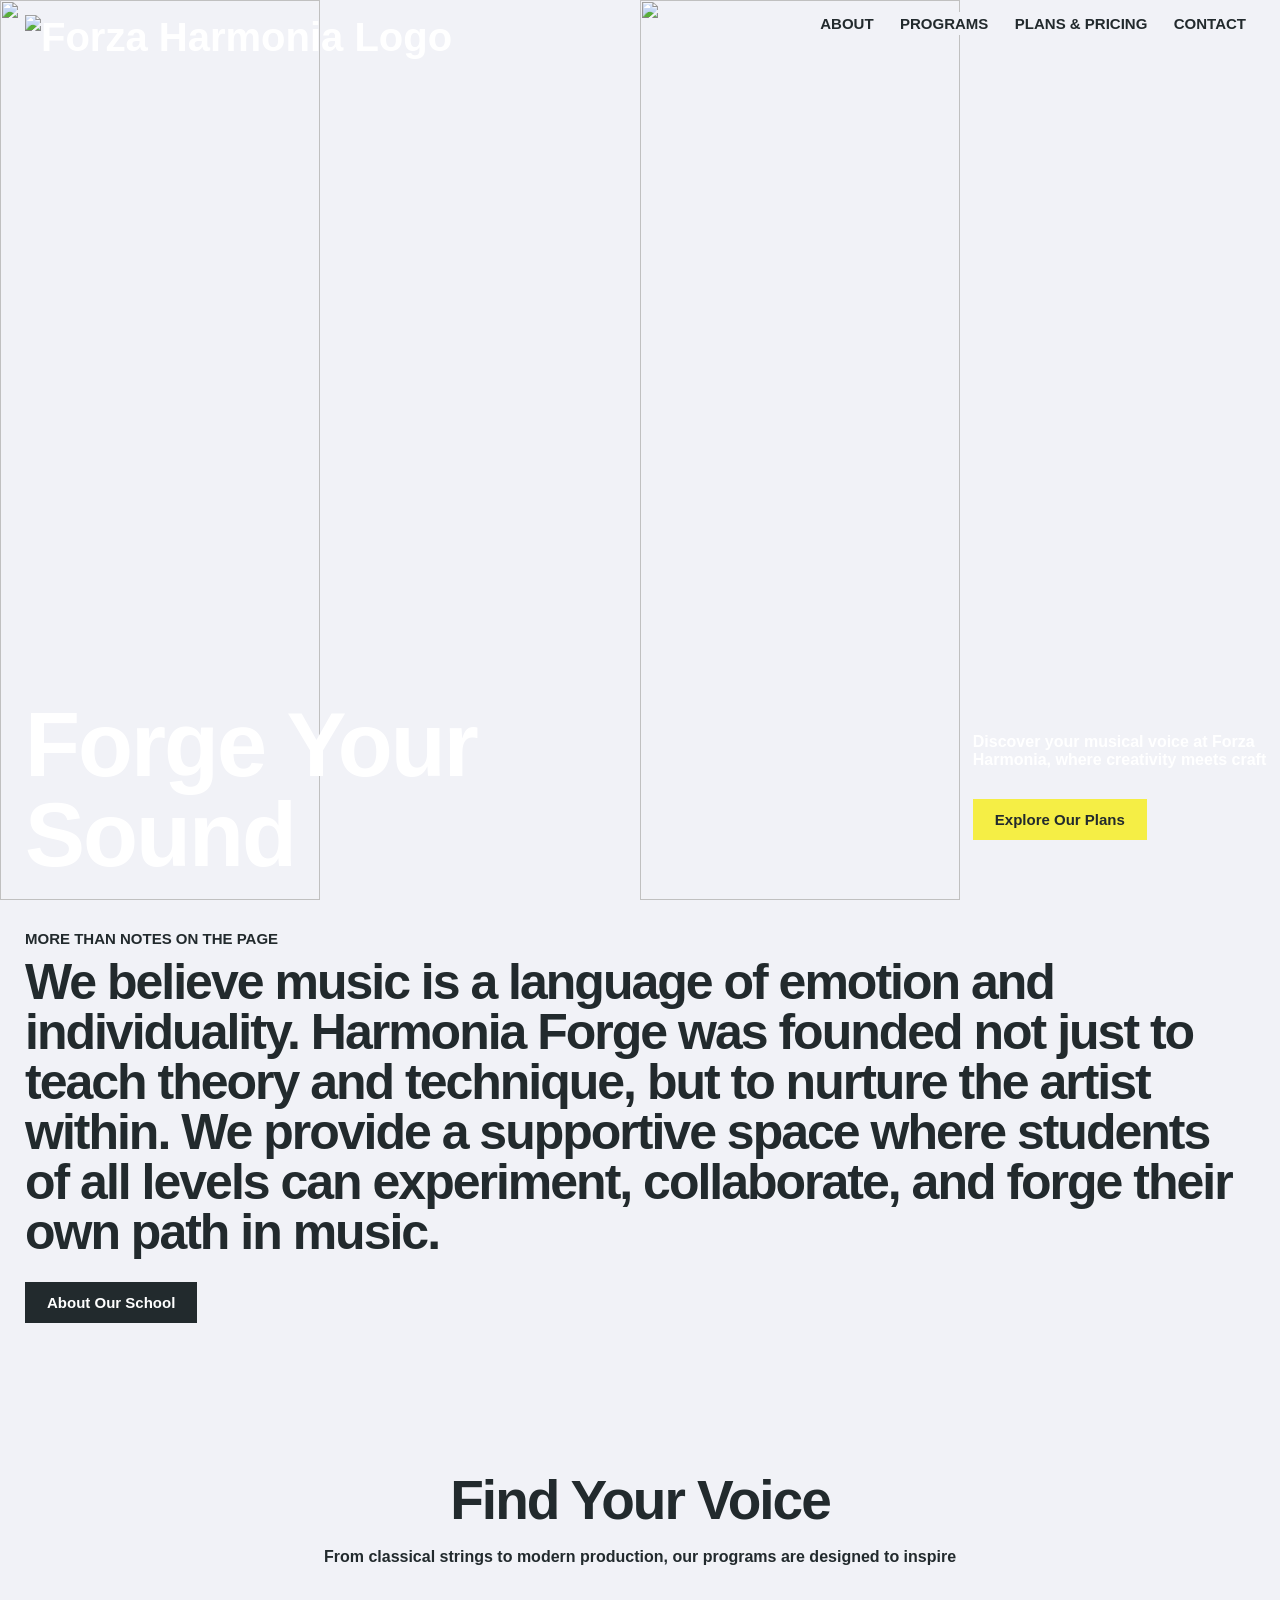
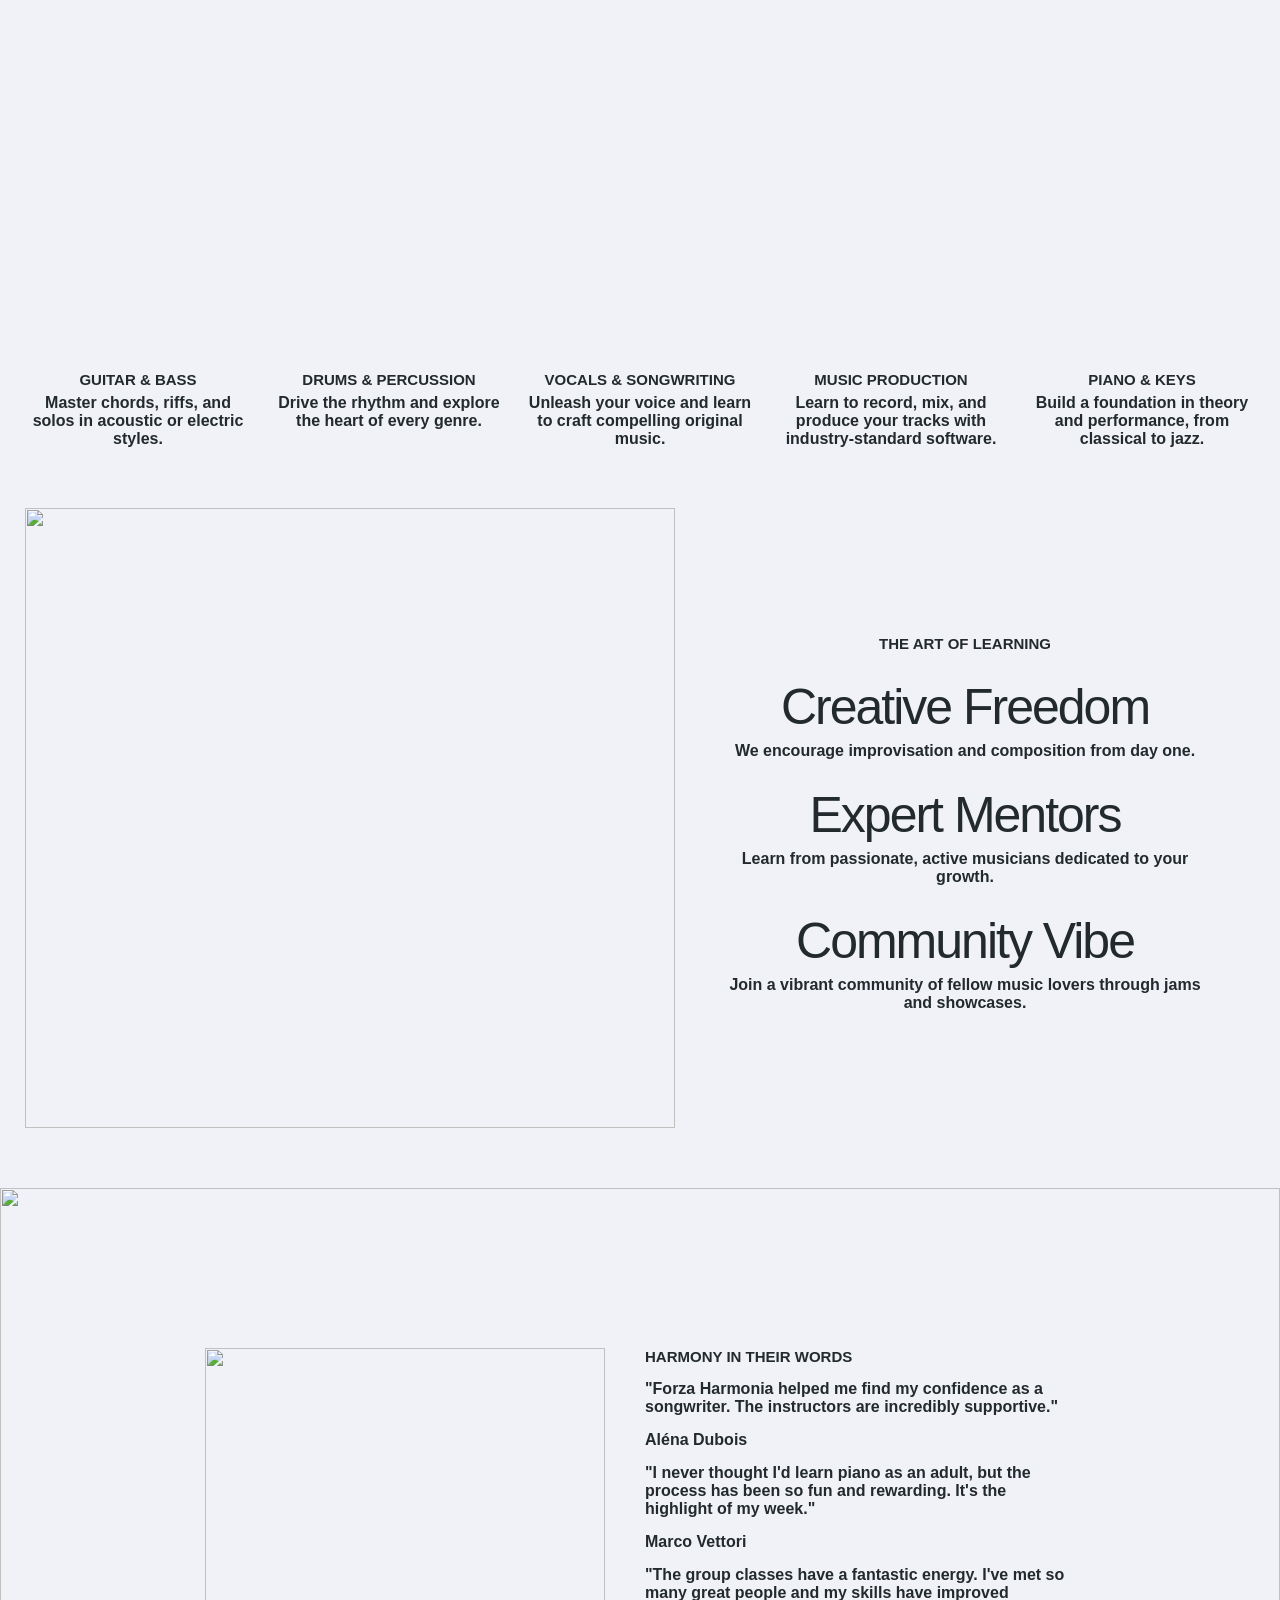
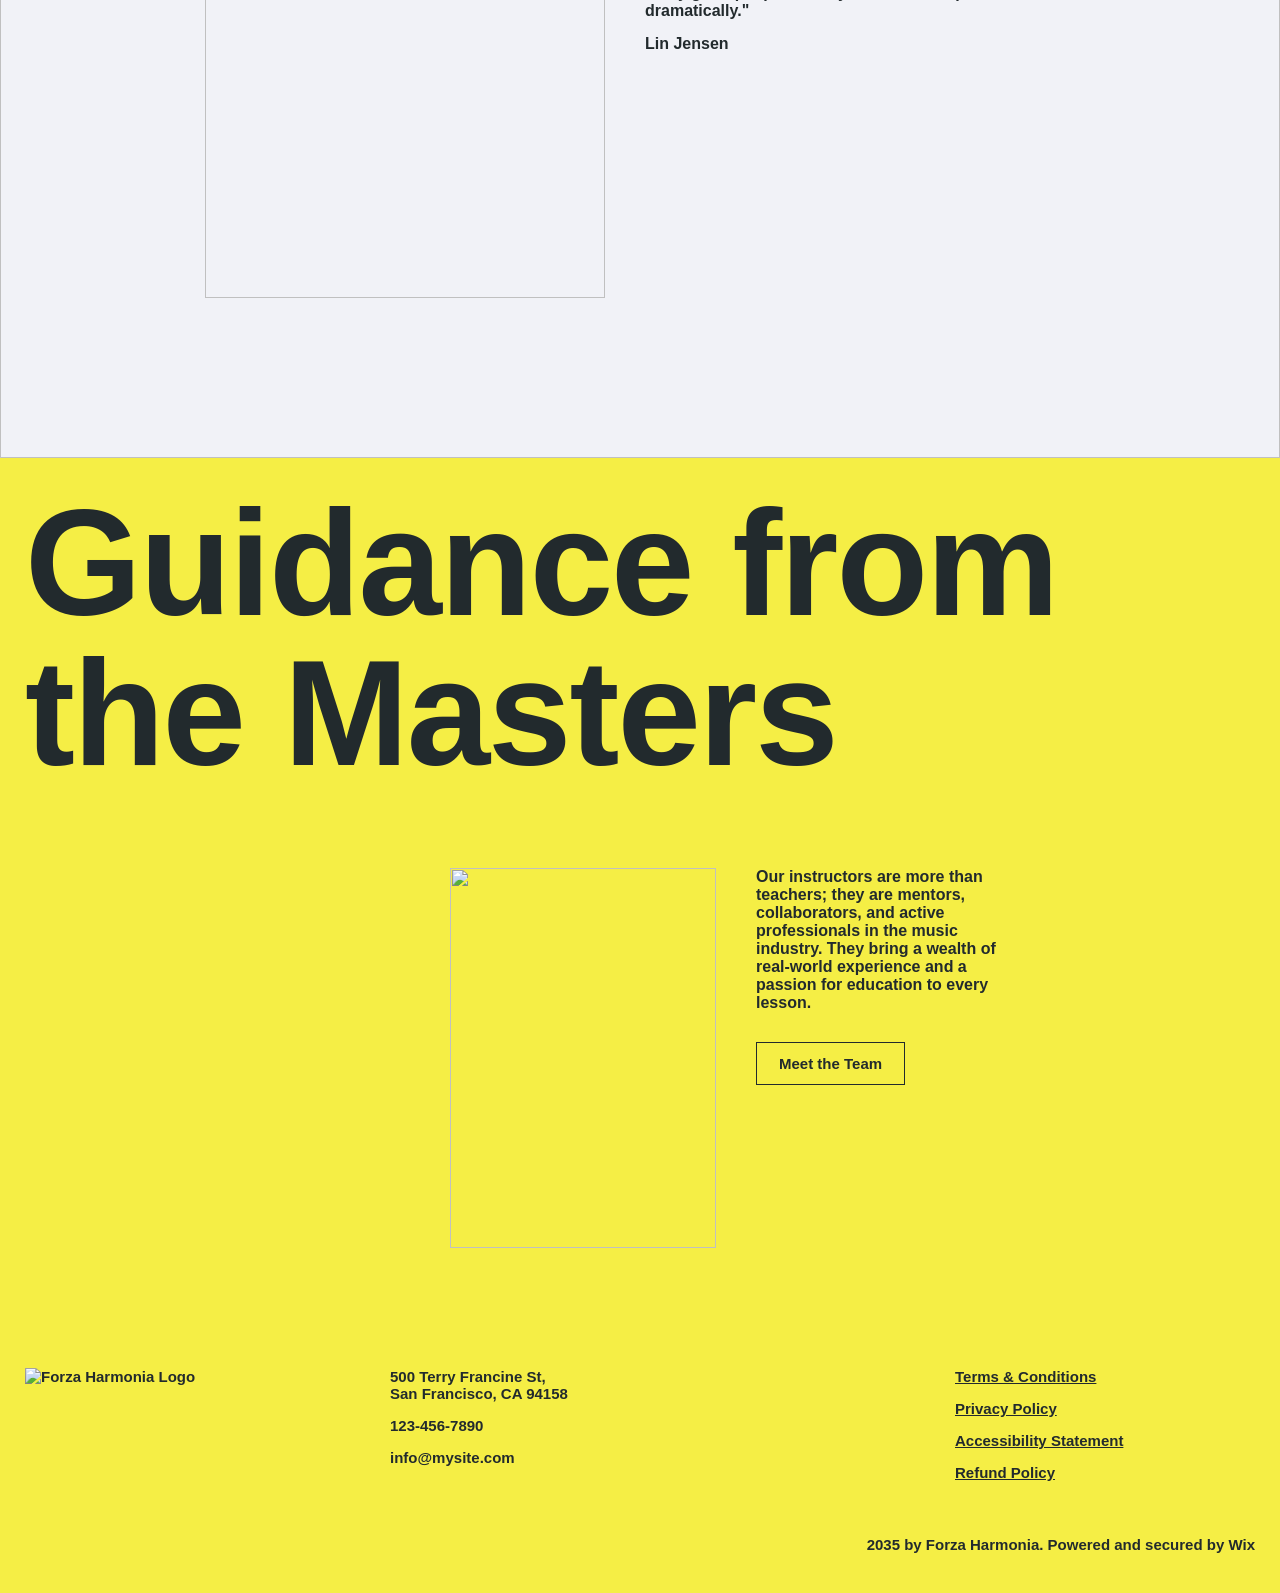
==== index.html @ 662eb05c "add project" ====
<!DOCTYPE html>
<html lang="en">
<head>
  <meta charset="UTF-8">
  <meta name="viewport" content="width=device-width, initial-scale=1">
  <title>Document</title>
  <link rel="stylesheet" href="header.css">
  <link rel="stylesheet" href="style.css">
  <link rel="stylesheet" href="footer.css">
</head>
<body>

<header>
  <a class="logo" href="index.html"> <img src="https://static.wixstatic.com/shapes/c837a6_ee23d587788043aeba07817c179be5a7.svg" alt="Forza Harmonia Logo"></a>
  <div class="menu">
    <a href="about.html">ABOUT</a>
    <a href="programs.html">PROGRAMS</a>
    <a href="pricing.html">PLANS & PRICING</a>
    <a href="contact.html">CONTACT</a>
  </div>
</header>

<main>

  <div class="hero">
    <img src="https://static.wixstatic.com/media/c837a6_57cf61b70ea24bd69eea92fe7ae7ea08~mv2.jpg" alt="">
    <img src="https://static.wixstatic.com/media/c837a6_8f495c4b043a45ce8c5531092b967a7e~mv2.jpg" alt="">
    <h1>Forge Your Sound</h1>
    <div class="hero-right">
      <p>Discover your musical voice at Forza Harmonia, where creativity meets craft</p>
      <a class="btn btn-yellow" href="programs.html">Explore Our Plans</a>
    </div>
  </div>

  <div class="intro">
    <p class="label">More than notes on the page</p>
    <p class="big-text">We believe music is a language of emotion and individuality. Harmonia Forge was founded not just to teach theory and technique, but to nurture the artist within. We provide a supportive space where students of all levels can experiment, collaborate, and forge their own path in music.</p>
    <a class="btn btn-dark" href="about.html">About Our School</a>
  </div>

  <div class="voice">
    <h2>Find Your Voice</h2>
    <p class="subtitle">From classical strings to modern production, our programs are designed to inspire</p>
    <div class="cards">
      <div class="card">
        <img src="https://static.wixstatic.com/media/c837a6_a272632f8d3b487ea46476cc2cd615cf~mv2.jpg" alt="">
        <h3>Guitar & Bass</h3>
        <p>Master chords, riffs, and solos in acoustic or electric styles.</p>
      </div>
      <div class="card">
        <img src="https://static.wixstatic.com/media/c837a6_6a9f073db1774b8b886b1de6890e9691~mv2.jpg" alt="">
        <h3>Drums & Percussion</h3>
        <p>Drive the rhythm and explore the heart of every genre.</p>
      </div>
      <div class="card">
        <img src="https://static.wixstatic.com/media/c837a6_19bc8b47d4924612b7ebd632bf436d99~mv2.jpg" alt="">
        <h3>Vocals & Songwriting</h3>
        <p>Unleash your voice and learn to craft compelling original music.</p>
      </div>
      <div class="card">
        <img src="https://static.wixstatic.com/media/c837a6_eaca798afac548639157ad44dee87fd9~mv2.jpg" alt="">
        <h3>Music Production</h3>
        <p>Learn to record, mix, and produce your tracks with industry-standard software.</p>
      </div>
      <div class="card">
        <img src="https://static.wixstatic.com/media/c837a6_53174216ba024354946728d5ca005376~mv2.jpg" alt="">
        <h3>Piano & Keys</h3>
        <p>Build a foundation in theory and performance, from classical to jazz.</p>
      </div>
    </div>
  </div>

  <div class="art">
    <img src="https://static.wixstatic.com/media/c837a6_1ae8aea41e5d4947a411c8f168d57878~mv2.jpg" alt="">
    <div class="art-text">
      <p class="label">The Art of Learning</p>
      <h2>Creative Freedom</h2>
      <p>We encourage improvisation and composition from day one.</p>
      <h2>Expert Mentors</h2>
      <p>Learn from passionate, active musicians dedicated to your growth.</p>
      <h2>Community Vibe</h2>
      <p>Join a vibrant community of fellow music lovers through jams and showcases.</p>
    </div>
  </div>

  <div class="words">
    <img class="background" src="https://static.wixstatic.com/media/c837a6_20e4515951a3496b9c01275430689d91~mv2.jpg" alt="">
    <div class="words-box">
      <img src="https://static.wixstatic.com/media/c837a6_f5f0d50ff0e84687bd3ba6b9a4d78171~mv2.png" alt="">
      <div class="words-text">
        <p class="label">Harmony in their words</p>
        <p>"Forza Harmonia helped me find my confidence as a songwriter. The instructors are incredibly supportive."</p>
        <p class="name">Aléna Dubois</p>
        <p>"I never thought I'd learn piano as an adult, but the process has been so fun and rewarding. It's the highlight of my week."</p>
        <p class="name">Marco Vettori</p>
        <p>"The group classes have a fantastic energy. I've met so many great people and my skills have improved dramatically."</p>
        <p class="name">Lin Jensen</p>
      </div>
    </div>
  </div>

  <div class="masters">
    <h2>Guidance from the Masters</h2>
    <div class="masters-row">
      <img src="https://static.wixstatic.com/media/c837a6_2238a698f50241f984ce508720ed84c5~mv2.jpg" alt="">
      <div class="masters-text">
        <p>Our instructors are more than teachers; they are mentors, collaborators, and active professionals in the music industry. They bring a wealth of real-world experience and a passion for education to every lesson.</p>
        <a class="btn btn-outline" href="about.html#meet-the-team">Meet the Team</a>
      </div>
    </div>
  </div>

</main>

<footer>
  <div class="footer-top">
    <div class="footer-logo"> <img src="https://static.wixstatic.com/shapes/c837a6_e0aa03b0bb6b4808a14e347a82f182e4.svg" alt="Forza Harmonia Logo"></div>
    <div class="footer-info">
      <p>500 Terry Francine St,<br>San Francisco, CA 94158</p>
      <p>123-456-7890</p>
      <p>info@mysite.com</p>
    </div>
    <div class="footer-links">
      <a href="#">Terms & Conditions</a>
      <a href="#">Privacy Policy</a>
      <a href="#">Accessibility Statement</a>
      <a href="#">Refund Policy</a>
    </div>
  </div>
  <p class="copyright">2035 by Forza Harmonia. Powered and secured by Wix</p>
</footer>

</body>
</html>
---- header.css ----
* {
  margin: 0;
  padding: 0;
  box-sizing: border-box;
}

body {
  background-color: #f1f2f7;
  color: #222a2d;
  font-family: Helvetica, Arial, sans-serif;
  font-weight: bold;
}

img {
  display: block;
}

a {
  color: inherit;
}

h1, h2 {
  line-height: 1;
  letter-spacing: -2px;
}


body .inner main {
  padding-top: 90px;
}


header {
  position: fixed;   
  top: 0;
  left: 0;
  width: 100%;
  padding: 15px 25px;
  display: flex;
  justify-content: space-between;
  z-index: 10;
}

.logo {
  color: white;
  font-size: 40px;
  font-weight: bold;
  text-decoration: none;
}

.menu a {
  background-color: #f1f2f7;
  color: #222a2d;
  text-decoration: none;
  font-size: 15px;
  padding: 3px 9px;
  margin-left: 4px;
}

.menu a:hover {
  background-color: #f5ee45;
}
---- style.css ----
.btn {
  display: inline-block;
  padding: 12px 22px;
  font-size: 15px;
  text-decoration: none;
}

.btn-dark {
  background-color: #222a2d;
  color: white;
}

.btn-yellow {
  background-color: #f5ee45;
  color: #222a2d;
}

.btn-outline {
  border: 1px solid #222a2d;
  color: #222a2d;
}

.label {
  font-size: 15px;
  text-transform: uppercase;
}

.hero {
  position: relative;   
  display: flex;
  height: 100vh;
}

.hero img {
  width: 50%;
  height: 100%;
  object-fit: cover;
}

.hero h1 {
  position: absolute;
  left: 25px;
  bottom: 20px;
  color: white;
  font-size: 90px;
  width: 500px;
}

.hero-right {
  position: absolute;
  left: 76%;
  bottom: 60px;
  width: 300px;
  color: white;
}

.hero-right p {
  margin-bottom: 30px;
}

.intro {
  padding: 30px 25px 90px 25px;
}

.intro .big-text {
  font-size: 50px;
  line-height: 1;
  letter-spacing: -2px;
  margin: 10px 0 25px 0;
}

.voice {
  text-align: center;
  padding: 60px 25px;
}

.voice h2 {
  font-size: 55px;
}

.voice .subtitle {
  margin: 20px 0 60px 0;
}

.cards {
  display: flex;
  gap: 25px;
}

.card {
  width: 20%;
}

.card img {
  height: 330px;
  object-fit: cover;
  margin-bottom: 15px;
}

.card h3 {
  font-size: 15px;
  text-transform: uppercase;
  margin-bottom: 6px;
}

.art {
  display: flex;
  align-items: center;
  padding: 0 25px;
}

.art img {
  width: 650px;
  height: 620px;
  object-fit: cover;
}

.art-text {
  flex: 1;
  text-align: center;
  padding: 0 40px;
}

.art-text h2 {
  font-size: 50px;
  font-weight: normal;
  margin-top: 30px;
}

.art-text p {
  margin-top: 10px;
}

.words {
  position: relative;
  padding: 120px 25px;
  margin-top: 60px;
}

.words .background {
  position: absolute;
  top: 0;
  left: 0;
  width: 100%;
  height: 100%;
  object-fit: cover;
}

.words-box {
  position: relative;
  display: flex;
  gap: 40px;
  width: 950px;
  margin: auto;
  padding: 40px;
  background-color: #f1f2f7;
}

.words-box img {
  width: 400px;
  height: 550px;
  object-fit: cover;
}

.words-text p {
  margin-bottom: 15px;
}

.name {
  color: #222a2d;
  margin-bottom: 35px;
}

.masters {
  background-color: #f5ee45;
  padding: 30px 25px 60px 25px;
}

.masters h2 {
  font-size: 150px;
  width: 1100px;
}

.masters-row {
  display: flex;
  gap: 40px;
  margin-top: 80px;
  margin-left: 425px;
}

.masters-row img {
  width: 266px;
  height: 380px;
  object-fit: cover;
}

.masters-text {
  width: 240px;
}

.masters-text p {
  margin-bottom: 30px;
}

@media (max-width: 1100px) {
  .masters h2 {
    font-size: 100px;
    width: 100%;
  }

  .masters-row {
    margin-left: 0;
  }

  .hero h1 {
    font-size: 70px;
    width: 400px;
  }

  .hero-right {
    left: 60%;
  }

  .art img {
    width: 400px;
  }
}

@media (max-width: 800px) {
  
    .hero h1 {
    font-size: 45px;
    width: 260px;
    bottom: 150px;
  }

  .hero-right {
    left: 25px;
    bottom: 40px;
    width: 250px;
  }

  .intro .big-text {
    font-size: 26px;
    letter-spacing: -1px;
  }

  .voice h2 {
    font-size: 35px;
  }

  .cards {
    display: block;
  }

  .card {
    width: 100%;
    margin-bottom: 35px;
  }

  .card img {
    height: 300px;
  }

  .art {
    display: block;
  }

  .art img {
    width: 100%;
    height: 350px;
  }

  .art-text {
    padding: 20px 0;
  }

  .art-text h2 {
    font-size: 35px;
  }

  .words {
    padding: 50px 15px;
  }

  .words-box {
    display: block;
    width: 100%;
    padding: 20px;
  }

  .words-box img {
    width: 100%;
    height: 350px;
    margin-bottom: 20px;
  }

  .masters h2 {
    font-size: 50px;
    letter-spacing: -1px;
  }

  .masters-row {
    display: block;
    margin-top: 30px;
  }

  .masters-row img {
    width: 100%;
    height: 350px;
    margin-bottom: 25px;
  }

  .masters-text {
    width: 100%;
  }
}
---- footer.css ----
footer {
  background-color: #f5ee45;
  color: #222a2d;
  padding: 60px 25px 40px 25px;
  font-size: 15px;
}

.footer-top {
  display: flex;
  justify-content: space-between;
}

.footer-logo {
  width: 200px;
}

.footer-info {
  width: 400px;
}

.footer-info p {
  margin-bottom: 15px;
}

.footer-links {
  width: 300px;
}

.footer-links a {
  display: block;
  margin-bottom: 15px;
}

.copyright {
  text-align: right;
  margin-top: 40px;
}
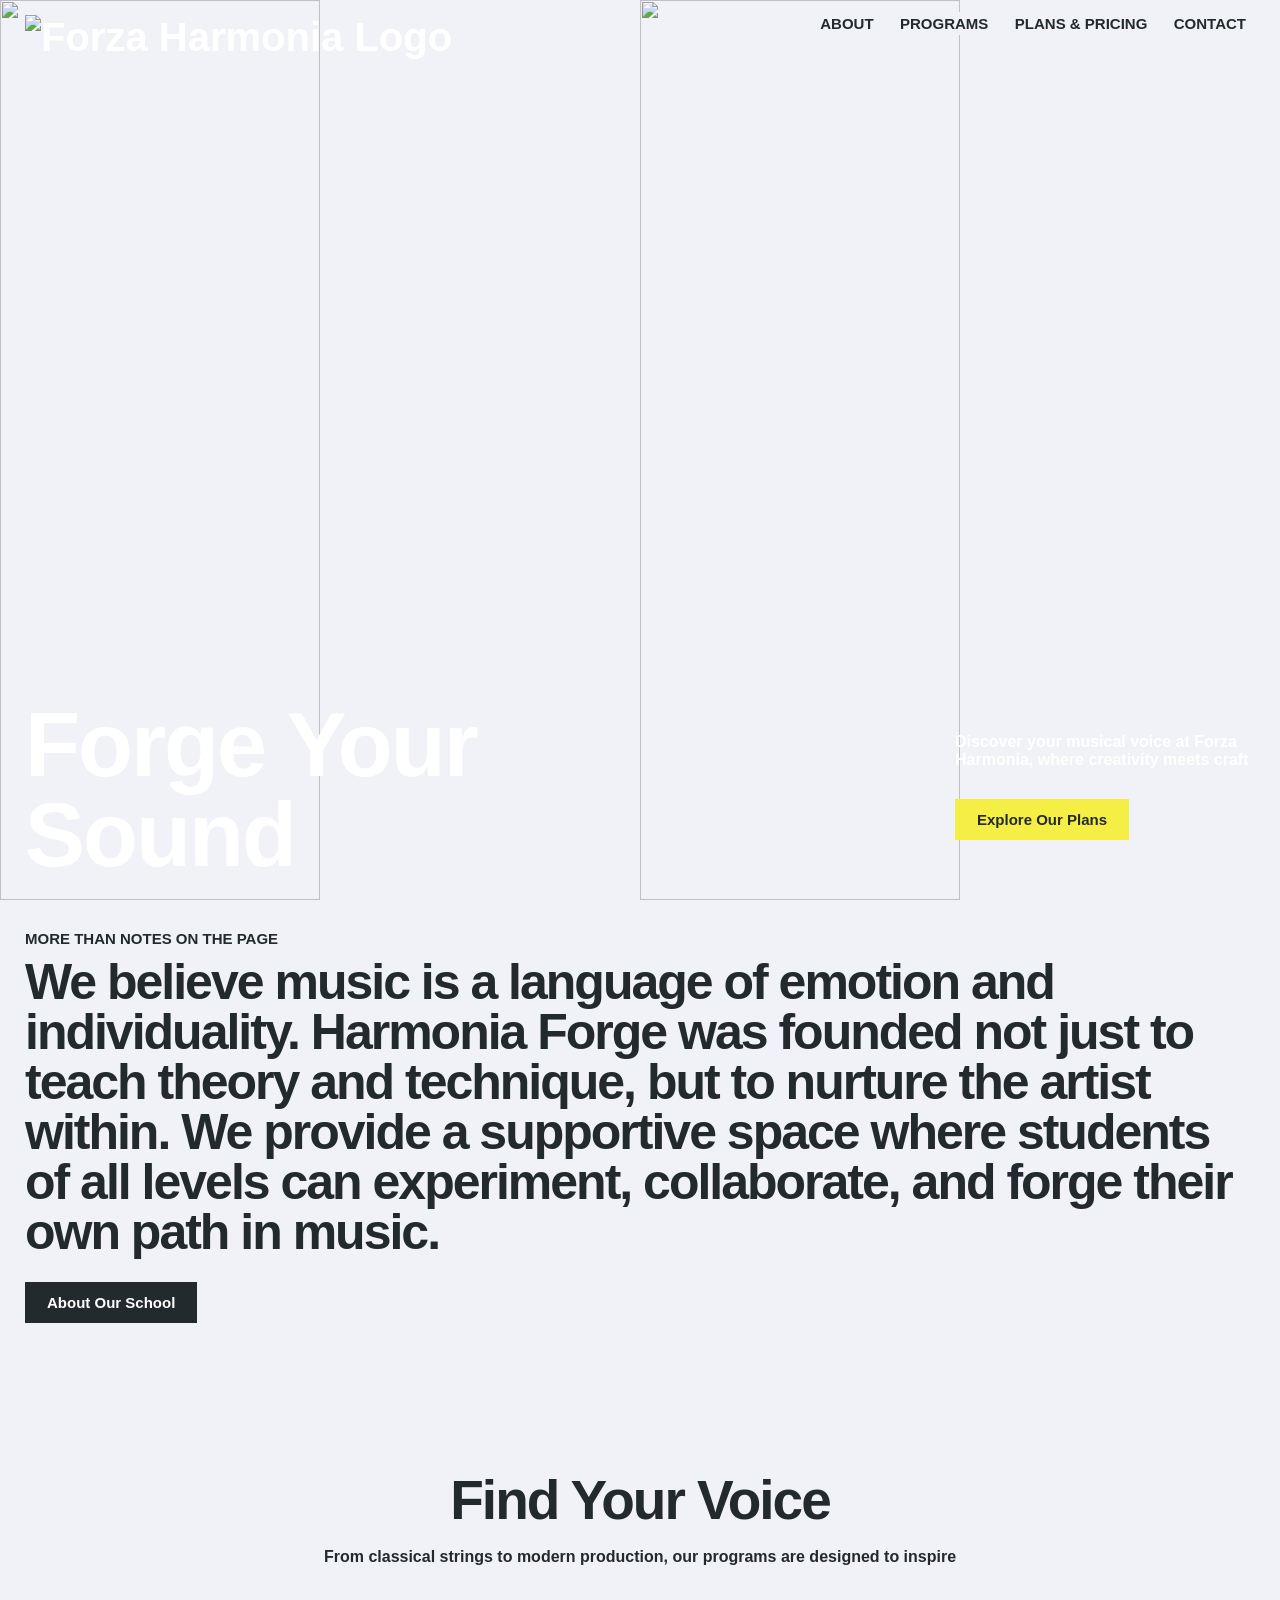
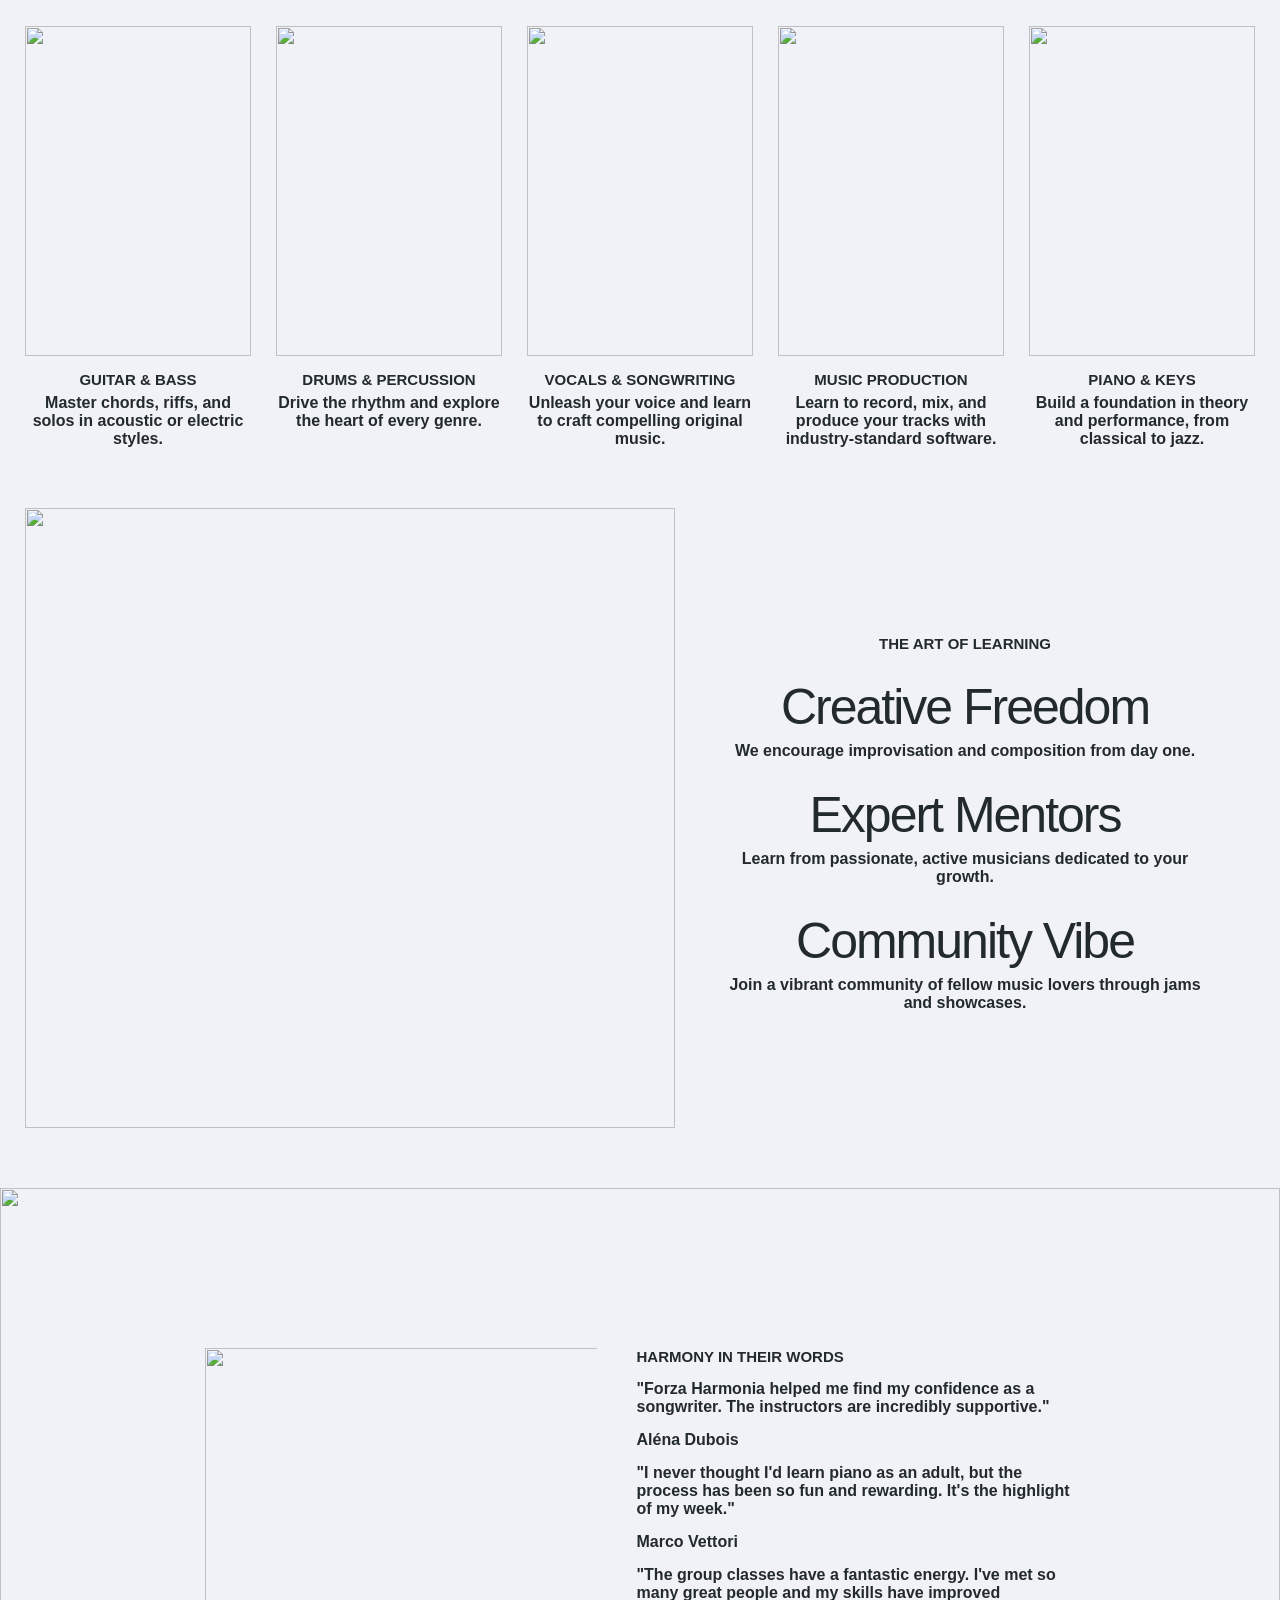
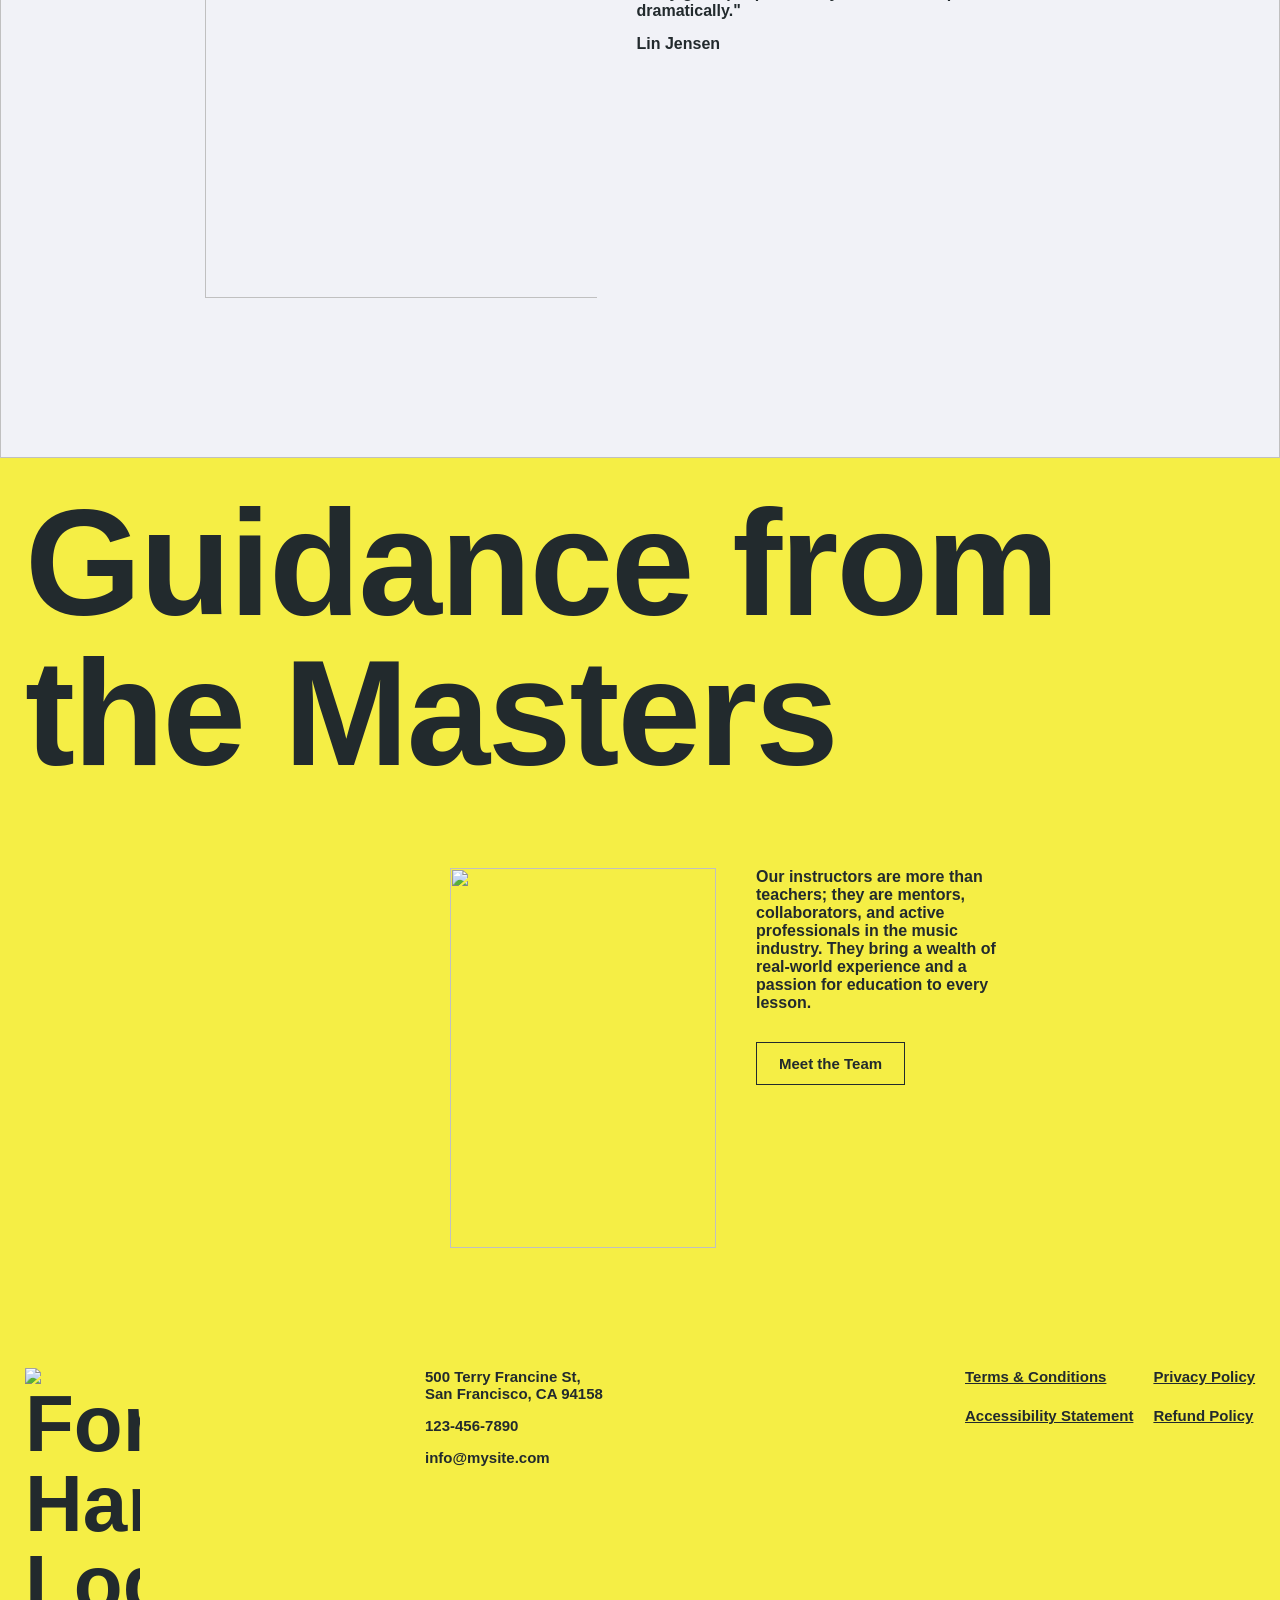
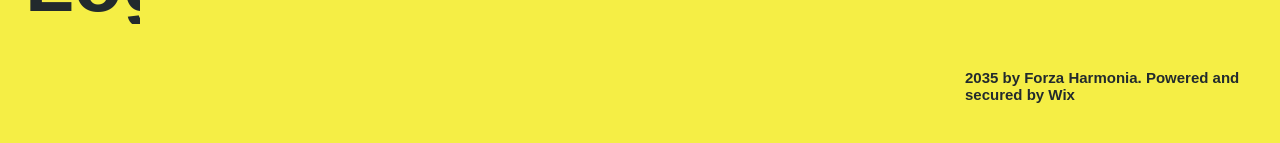
==== commit dd2d1c94: "Update project" ====
--- a/index.html
+++ b/index.html
@@ -121,7 +121,7 @@
       <p>info@mysite.com</p>
     </div>
     <div class="footer-links">
-      <a href="#">Terms & Conditions</a>
+      <a href="terms.html">Terms & Conditions</a>
       <a href="#">Privacy Policy</a>
       <a href="#">Accessibility Statement</a>
       <a href="#">Refund Policy</a>
--- a/header.css
+++ b/header.css
@@ -7,6 +7,7 @@
 }
 
 body {
+  overflow-x: hidden;  
   background-color: #f1f2f7;
   color: #222a2d;
   font-family: Helvetica, Arial, sans-serif;
@@ -14,6 +15,7 @@
 }
 
 img {
+  width: 100%;
   display: block;
 }
 
@@ -26,11 +28,9 @@
   letter-spacing: -2px;
 }
 
-
-body .inner main {
+body.inner main {
   padding-top: 90px;
 }
-
 
 header {
   position: fixed;   
@@ -62,3 +62,30 @@
 .menu a:hover {
   background-color: #f5ee45;
 }
+
+@media (max-width: 800px) {
+  header {
+    padding: 10px 12px;
+  }
+
+  .logo {
+    font-size: 28px;
+  }
+
+  .menu {
+    max-width: 230px;
+    text-align: right;
+  }
+
+  .menu a {
+    font-size: 10px;
+    padding: 2px 5px;
+    margin-left: 2px;
+    margin-bottom: 3px;
+    display: inline-block;
+  }
+
+  body.inner main {
+    padding-top: 70px;
+  }
+}
--- a/style.css
+++ b/style.css
@@ -27,7 +27,7 @@
 }
 
 .hero {
-  position: relative;   
+  position: relative;  
   display: flex;
   height: 100vh;
 }
@@ -45,13 +45,15 @@
   color: white;
   font-size: 90px;
   width: 500px;
+  max-width: 100%;
 }
 
 .hero-right {
   position: absolute;
-  left: 76%;
+  right: 25px;
   bottom: 60px;
   width: 300px;
+  max-width: 45%;
   color: white;
 }
 
@@ -151,7 +153,8 @@
   position: relative;
   display: flex;
   gap: 40px;
-  width: 950px;
+  width: 100%;
+  max-width: 950px;
   margin: auto;
   padding: 40px;
   background-color: #f1f2f7;
@@ -159,8 +162,13 @@
 
 .words-box img {
   width: 400px;
+  max-width: 45%;
   height: 550px;
   object-fit: cover;
+}
+
+.words-text {
+  flex: 1;
 }
 
 .words-text p {
@@ -179,7 +187,7 @@
 
 .masters h2 {
   font-size: 150px;
-  width: 1100px;
+  max-width: 1100px;
 }
 
 .masters-row {
@@ -203,6 +211,7 @@
   margin-bottom: 30px;
 }
 
+
 @media (max-width: 1100px) {
   .masters h2 {
     font-size: 100px;
@@ -218,27 +227,40 @@
     width: 400px;
   }
 
-  .hero-right {
-    left: 60%;
-  }
-
   .art img {
     width: 400px;
+    max-width: 50%;
+  }
+
+  .cards {
+    flex-wrap: wrap;
+    justify-content: center;
+  }
+
+  .card {
+    width: 30%;
+  }
+
+  .card img {
+    height: 280px;
   }
 }
 
 @media (max-width: 800px) {
-  
-    .hero h1 {
+  /* hero */
+  .hero h1 {
     font-size: 45px;
     width: 260px;
-    bottom: 150px;
+    max-width: calc(100% - 50px);
+    bottom: 240px;
   }
 
   .hero-right {
     left: 25px;
+    right: auto;
     bottom: 40px;
     width: 250px;
+    max-width: calc(100% - 50px);
   }
 
   .intro .big-text {
@@ -315,4 +337,4 @@
   .masters-text {
     width: 100%;
   }
-}
+}
--- a/footer.css
+++ b/footer.css
@@ -8,15 +8,25 @@
 
 .footer-top {
   display: flex;
-  justify-content: space-between;
+  gap: 30px;
 }
 
 .footer-logo {
-  width: 200px;
+  width: 370px;      
+}
+
+.footer-logo img {
+  width: 115px;          
+}
+
+.footer-logo {
+  font-size: 80px;       
+  font-weight: bold;
+  line-height: 1;
 }
 
 .footer-info {
-  width: 400px;
+  flex: 1;              
 }
 
 .footer-info p {
@@ -24,15 +34,59 @@
 }
 
 .footer-links {
-  width: 300px;
+  width: 290px;
+  display: grid;
+  grid-template-columns: auto auto;   
+  gap: 22px 20px;                    
+  justify-content: space-between;
+  align-content: start;
 }
 
 .footer-links a {
-  display: block;
-  margin-bottom: 15px;
+  white-space: nowrap;    
 }
 
 .copyright {
-  text-align: right;
-  margin-top: 40px;
+  width: 290px;
+  margin: 45px 0 0 auto;
 }
+
+@media (max-width: 1100px) {
+  .footer-logo {
+    width: 160px;
+  }
+}
+
+@media (max-width: 800px) {
+  .footer-top {
+    display: block;
+  }
+
+  .footer-logo,
+  .footer-info,
+  .footer-links {
+    width: 100%;
+    margin-bottom: 30px;
+  }
+
+  .footer-links {
+    margin-bottom: 0;
+    grid-template-columns: 1fr 1fr;
+  }
+
+  .footer-links a {
+    white-space: normal;
+  }
+
+  .copyright {
+    width: 100%;
+    margin: 30px 0 0 0;
+  }
+}
+
+@media (max-width: 420px) {
+  .footer-links {
+    grid-template-columns: 1fr;
+    gap: 15px;
+  }
+}
